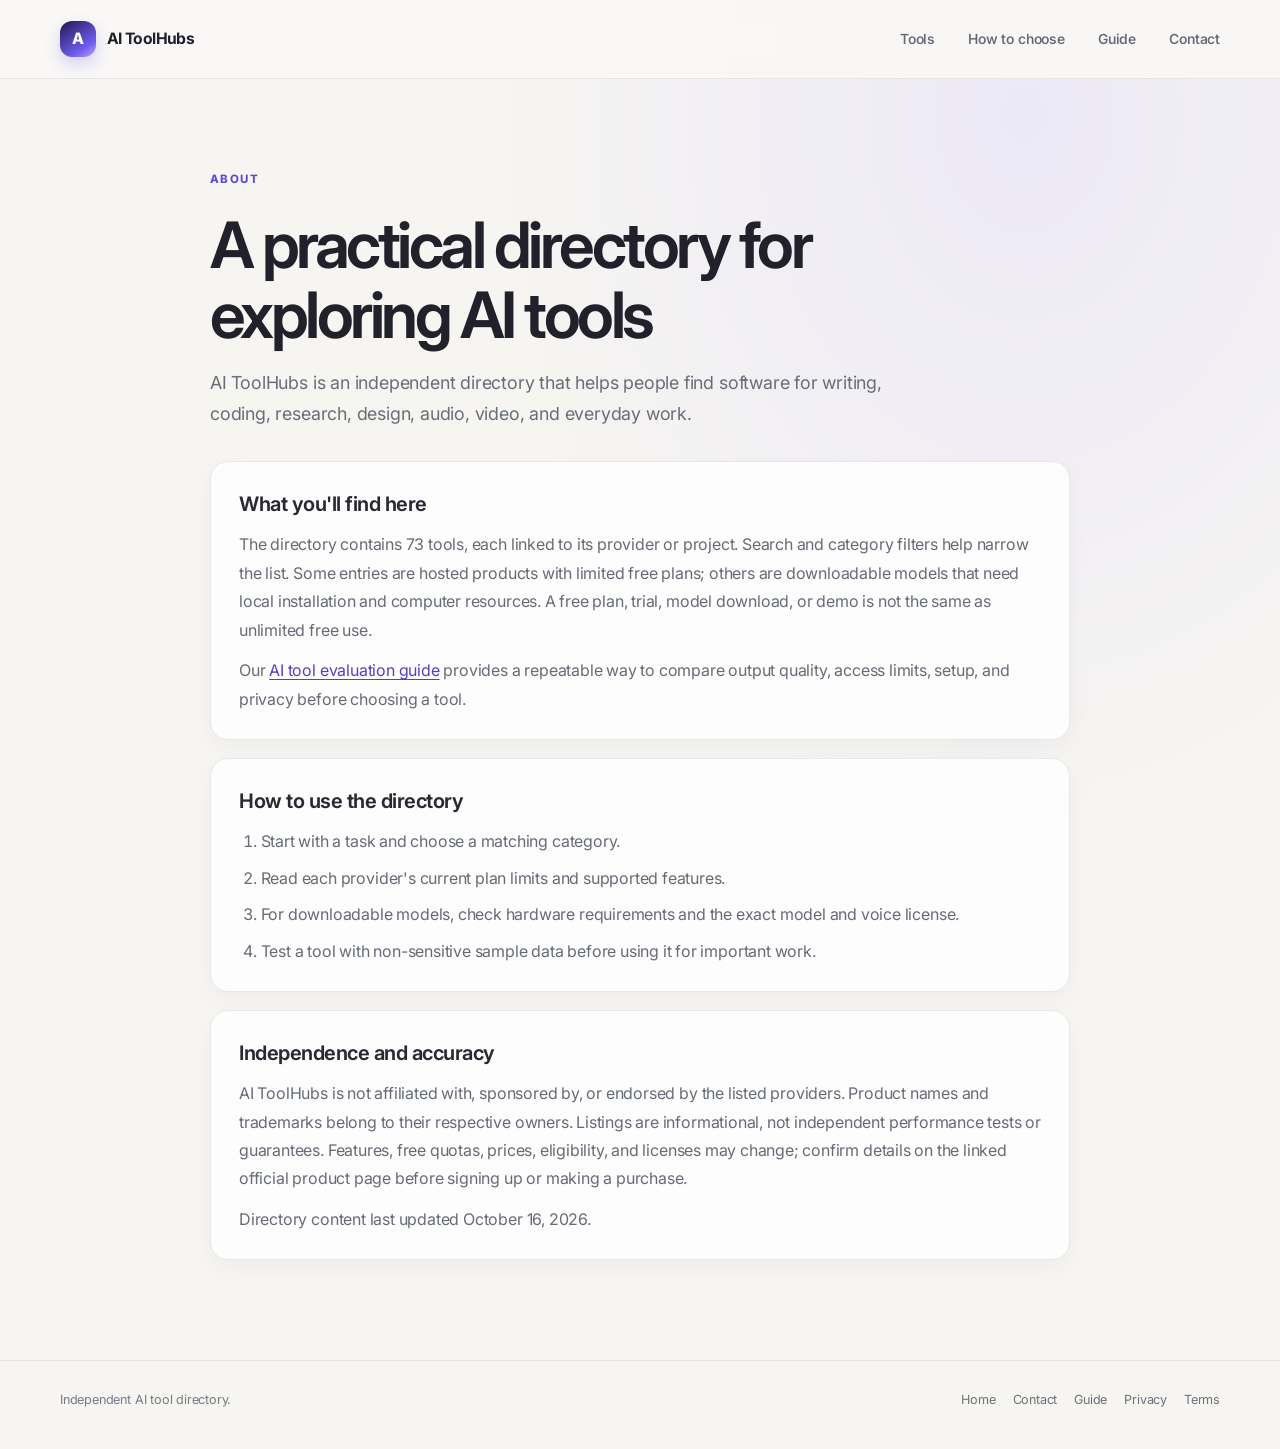
==== about.html @ cb2eaf51 "Add static AI ToolHubs website copy" ====
<!DOCTYPE html>
<html lang="en">
  <head>
    <meta charset="UTF-8" />
    <meta name="viewport" content="width=device-width, initial-scale=1.0" />
    <meta name="description" content="Learn what AI ToolHubs covers, how its directory is organized, and how to evaluate AI tools." />
    <meta name="robots" content="index, follow" />
    <title>About AI ToolHubs</title>
    <link rel="canonical" href="https://ai-toolhubs.netlify.app/about.html" />
    <link rel="preconnect" href="https://fonts.googleapis.com" />
    <link rel="preconnect" href="https://fonts.gstatic.com" crossorigin />
    <link href="https://fonts.googleapis.com/css2?family=Inter:wght@400;500;600;700;800;900&display=swap" rel="stylesheet" />
    <script async src="https://pagead2.googlesyndication.com/pagead/js/adsbygoogle.js?client=ca-pub-6610064645332824" crossorigin="anonymous"></script>
    <link rel="stylesheet" href="styles.css" />
  </head>
  <body class="info-page">
    <header class="site-header">
      <div class="container navbar">
        <a class="logo-wrap" href="index.html" aria-label="AI ToolHubs home">
          <span class="logo-mark">A</span><span>AI ToolHubs</span>
        </a>
        <nav class="main-nav" aria-label="Main navigation">
          <a href="index.html#discover">Tools</a>
          <a href="index.html#categories">How to choose</a>
          <a href="guide.html">Guide</a>
          <a href="contact.html">Contact</a>
        </nav>
      </div>
    </header>
    <main class="container info-main">
      <span class="eyebrow">About</span>
      <h1>A practical directory for exploring AI tools</h1>
      <p class="info-lead">
        AI ToolHubs is an independent directory that helps people find software
        for writing, coding, research, design, audio, video, and everyday work.
      </p>

      <section class="info-card">
        <h2>What you'll find here</h2>
        <p>
          The directory contains 73 tools, each linked to its provider or
          project. Search and category filters help narrow the list. Some
          entries are hosted products with limited free plans; others are
          downloadable models that need local installation and computer
          resources. A free plan, trial, model download, or demo is not the
          same as unlimited free use.
        </p>
        <p>
          Our <a class="text-link" href="guide.html">AI tool evaluation guide</a>
          provides a repeatable way to compare output quality, access limits,
          setup, and privacy before choosing a tool.
        </p>
      </section>

      <section class="info-card">
        <h2>How to use the directory</h2>
        <ol>
          <li>Start with a task and choose a matching category.</li>
          <li>Read each provider's current plan limits and supported features.</li>
          <li>For downloadable models, check hardware requirements and the exact model and voice license.</li>
          <li>Test a tool with non-sensitive sample data before using it for important work.</li>
        </ol>
      </section>

      <section class="info-card">
        <h2>Independence and accuracy</h2>
        <p>
          AI ToolHubs is not affiliated with, sponsored by, or endorsed by the
          listed providers. Product names and trademarks belong to their
          respective owners. Listings are informational, not independent
          performance tests or guarantees. Features, free quotas, prices,
          eligibility, and licenses may change; confirm details on the linked
          official product page before signing up or making a purchase.
        </p>
        <p>Directory content last updated October 16, 2026.</p>
      </section>
    </main>
    <footer class="site-footer">
      <div class="container footer-inner">
        <p>Independent AI tool directory.</p>
        <nav class="footer-links" aria-label="Legal and contact links">
          <a href="index.html">Home</a><a href="contact.html">Contact</a>
          <a href="guide.html">Guide</a>
          <a href="privacy.html">Privacy</a><a href="terms.html">Terms</a>
        </nav>
      </div>
    </footer>
  </body>
</html>
---- styles.css ----
:root {
  --bg: #0b1020;
  --bg-soft: #121a2b;
  --panel: rgba(15, 22, 38, 0.8);
  --panel-strong: #111827;
  --card: #f8f9ff;
  --text: #e6ebff;
  --muted: #9aa7c2;
  --primary: #7c5cff;
  --primary-2: #a78bfa;
  --green: #38d39f;
  --blue: #4ca6ff;
  --orange: #ffb454;
  --pink: #ff75b8;
  --shadow: 0 30px 60px rgba(14, 17, 30, 0.35);
}

* {
  box-sizing: border-box;
  margin: 0;
  padding: 0;
}

html {
  scroll-behavior: smooth;
}

body {
  font-family: "Inter", sans-serif;
  background: linear-gradient(180deg, #08101f 0%, #0e1628 100%);
  color: var(--text);
  line-height: 1.6;
}

a {
  color: inherit;
  text-decoration: none;
}

a:focus-visible,
button:focus-visible,
input:focus-visible {
  outline: 3px solid #b7a8ff;
  outline-offset: 3px;
}

button,
input {
  font: inherit;
}

.container {
  width: min(1180px, calc(100% - 32px));
  margin: 0 auto;
}

.site-header {
  position: sticky;
  top: 0;
  z-index: 20;
  backdrop-filter: blur(18px);
  background: rgba(8, 16, 31, 0.72);
  border-bottom: 1px solid rgba(255, 255, 255, 0.06);
}

.navbar {
  display: flex;
  align-items: center;
  justify-content: space-between;
  min-height: 80px;
}

.logo-wrap {
  display: flex;
  align-items: center;
  gap: 10px;
  font-weight: 700;
}

.logo-mark {
  width: 32px;
  height: 32px;
  display: grid;
  place-items: center;
  border-radius: 10px;
  background: linear-gradient(135deg, var(--primary), var(--primary-2));
  color: #fff;
  font-weight: 800;
}

.main-nav,
.nav-actions,
.hero-actions,
.hero-proof,
.footer-links {
  display: flex;
  align-items: center;
}

.main-nav {
  gap: 26px;
  color: var(--muted);
}

.main-nav a:hover {
  color: var(--text);
}

.nav-actions {
  gap: 12px;
}

.btn {
  border: 0;
  border-radius: 12px;
  padding: 0.9rem 1.35rem;
  font-weight: 600;
  cursor: pointer;
  transition: transform 0.2s ease, opacity 0.2s ease;
}

.btn:hover {
  transform: translateY(-1px);
}

.btn-primary {
  background: linear-gradient(135deg, var(--primary), var(--primary-2));
  color: white;
  box-shadow: 0 18px 34px rgba(124, 92, 255, 0.35);
}

.btn-secondary,
.btn-ghost {
  background: rgba(255, 255, 255, 0.04);
  color: var(--text);
  border: 1px solid rgba(255, 255, 255, 0.08);
}

.full {
  width: 100%;
}

.hero {
  padding: 76px 0 40px;
}

.hero-grid {
  display: grid;
  grid-template-columns: 1.2fr 0.8fr;
  align-items: center;
  gap: 48px;
}

.eyebrow {
  display: inline-block;
  padding: 0.45rem 0.8rem;
  margin-bottom: 18px;
  border-radius: 999px;
  background: rgba(124, 92, 255, 0.12);
  border: 1px solid rgba(167, 139, 250, 0.2);
  color: #d6d1ff;
  font-size: 0.78rem;
  letter-spacing: 0.08em;
  text-transform: uppercase;
  font-weight: 700;
}

.hero-copy h1 {
  font-size: clamp(2.7rem, 4vw, 5rem);
  line-height: 1.02;
  letter-spacing: -0.06em;
  margin-bottom: 18px;
}

.hero-copy p {
  max-width: 610px;
  color: var(--muted);
  font-size: 1.05rem;
}

.hero-actions {
  gap: 16px;
  margin: 28px 0 24px;
}

.hero-proof {
  gap: 30px;
  list-style: none;
  color: var(--muted);
  flex-wrap: wrap;
}

.hero-proof strong {
  display: block;
  color: var(--text);
  font-size: 1.1rem;
  margin-bottom: 4px;
}

.hero-panel {
  position: relative;
  min-height: 520px;
  display: grid;
  place-items: center;
}

.mini-card {
  position: relative;
  width: min(100%, 420px);
  background: rgba(255, 255, 255, 0.04);
  border: 1px solid rgba(255, 255, 255, 0.08);
  border-radius: 28px;
  padding: 30px 26px;
  box-shadow: var(--shadow);
}

.tag {
  display: inline-block;
  padding: 0.38rem 0.7rem;
  border-radius: 999px;
  font-size: 0.7rem;
  font-weight: 700;
  margin-bottom: 12px;
}

.tag.purple {
  background: rgba(124, 92, 255, 0.12);
  color: #d9d1ff;
}

.mini-card h3 {
  font-size: 2.2rem;
  margin-bottom: 10px;
}

.mini-card p {
  color: var(--muted);
  margin-bottom: 18px;
}

.mini-meta {
  display: flex;
  justify-content: space-between;
  align-items: center;
  color: var(--muted);
  font-size: 0.9rem;
}

.floating-card {
  position: absolute;
  display: flex;
  gap: 12px;
  align-items: center;
  background: rgba(17, 25, 40, 0.75);
  border: 1px solid rgba(255, 255, 255, 0.06);
  padding: 16px 18px;
  border-radius: 18px;
  box-shadow: var(--shadow);
}

.floating-card strong {
  display: block;
  font-size: 1.2rem;
}

.floating-card small {
  color: var(--muted);
}

.card-one {
  left: 0;
  bottom: 30px;
}

.card-two {
  right: 12px;
  top: 26px;
}

.dot {
  display: inline-block;
  width: 12px;
  height: 12px;
  border-radius: 50%;
}

.dot.green {
  background: var(--green);
}

.dot.blue {
  background: var(--blue);
}

.visitors {
  padding: 20px 0 0;
}

.visitor-box {
  display: flex;
  align-items: center;
  justify-content: space-between;
  gap: 20px;
  background: linear-gradient(135deg, rgba(124, 92, 255, 0.12), rgba(76, 166, 255, 0.08));
  border: 1px solid rgba(255, 255, 255, 0.08);
  border-radius: 24px;
  padding: 22px 28px;
  box-shadow: 0 18px 36px rgba(9, 12, 20, 0.24);
}

.visitor-stat {
  display: flex;
  align-items: baseline;
  gap: 10px;
  color: var(--text);
}

.visitor-stat span {
  font-size: clamp(2rem, 4vw, 3.2rem);
  font-weight: 800;
  letter-spacing: -0.06em;
}

.visitor-stat small {
  color: var(--muted);
  font-size: 0.9rem;
  text-transform: uppercase;
  letter-spacing: 0.08em;
}

.visitor-box p {
  color: var(--muted);
  font-size: 0.98rem;
}

.visitor-box [role="status"] {
  display: block;
  margin-top: 4px;
  color: var(--muted);
  font-size: 0.82rem;
}

.discover,
.features,
.steps,
.editorial {
  padding: 100px 0;
}

.section-heading {
  margin-bottom: 34px;
}

.section-heading.center {
  text-align: center;
}

.section-heading h2 {
  font-size: clamp(2rem, 3vw, 3rem);
  line-height: 1.1;
  letter-spacing: -0.05em;
}

.catalog-note {
  max-width: 820px;
  margin: -16px 0 26px;
  color: var(--muted);
  font-size: 0.94rem;
}

.toolbar {
  display: flex;
  justify-content: space-between;
  align-items: center;
  gap: 20px;
  flex-wrap: wrap;
  margin-bottom: 28px;
}

.search-box {
  width: min(100%, 420px);
  display: flex;
  align-items: center;
  gap: 10px;
  background: rgba(255, 255, 255, 0.03);
  border: 1px solid rgba(255, 255, 255, 0.08);
  border-radius: 14px;
  padding: 0.9rem 1rem;
}

.search-box svg {
  width: 18px;
  height: 18px;
  fill: var(--muted);
}

.search-box input {
  background: transparent;
  border: 0;
  color: var(--text);
  width: 100%;
  outline: none;
}

.search-box input::placeholder {
  color: var(--muted);
}

.filter-group {
  display: flex;
  align-items: center;
  flex-wrap: wrap;
  gap: 10px;
}

.filter-btn {
  background: rgba(255, 255, 255, 0.03);
  border: 1px solid rgba(255, 255, 255, 0.08);
  color: var(--text);
  border-radius: 999px;
  padding: 0.7rem 1rem;
  cursor: pointer;
  transition: all 0.2s ease;
}

.filter-btn.active {
  background: linear-gradient(135deg, var(--primary), var(--primary-2));
  border-color: transparent;
}

.tool-grid,
.feature-grid,
.steps-grid,
.editorial-grid {
  display: grid;
  gap: 22px;
}

.tool-grid {
  grid-template-columns: repeat(3, minmax(0, 1fr));
}

.tool-card {
  background: rgba(255, 255, 255, 0.03);
  border: 1px solid rgba(255, 255, 255, 0.08);
  border-radius: 24px;
  padding: 24px;
  box-shadow: 0 20px 40px rgba(9, 12, 20, 0.3);
  transition: transform 0.2s ease, border-color 0.2s ease;
}

.tool-card:hover {
  transform: translateY(-4px);
  border-color: rgba(124, 92, 255, 0.35);
}

.tool-card.hidden {
  display: none;
}

.tool-head {
  display: flex;
  align-items: center;
  justify-content: space-between;
  margin-bottom: 18px;
}

.tool-icon {
  width: 44px;
  height: 44px;
  border-radius: 14px;
  display: grid;
  place-items: center;
  font-weight: 800;
}

.tool-icon.purple { background: rgba(124, 92, 255, 0.18); color: #d4c8ff; }
.tool-icon.blue { background: rgba(76, 166, 255, 0.18); color: #caf0ff; }
.tool-icon.orange { background: rgba(255, 180, 84, 0.14); color: #ffdca8; }
.tool-icon.pink { background: rgba(255, 117, 184, 0.14); color: #ffd1ea; }
.tool-icon.green { background: rgba(56, 211, 159, 0.14); color: #b9f0d9; }
.tool-icon.red { background: rgba(255, 94, 94, 0.14); color: #ffc0c0; }

.rating {
  color: #ffd76a;
  font-weight: 700;
  font-size: 0.9rem;
}

.access-badge {
  max-width: 180px;
  padding: 0.4rem 0.65rem;
  border: 1px solid rgba(56, 211, 159, 0.22);
  border-radius: 999px;
  background: rgba(56, 211, 159, 0.09);
  color: #b9f0d9;
  font-size: 0.7rem;
  font-weight: 700;
  line-height: 1.35;
  text-align: right;
}

.tool-card h3 {
  font-size: 1.5rem;
  margin-bottom: 12px;
}

.tool-card p {
  color: var(--muted);
  margin-bottom: 18px;
}

.tool-card ul {
  list-style: none;
  display: grid;
  gap: 8px;
  margin-bottom: 20px;
  color: #dfe7ff;
}

.tool-card li::before {
  content: "•";
  color: var(--primary-2);
  margin-right: 8px;
}

.tool-card a {
  color: #d9d1ff;
  font-weight: 700;
  text-decoration: underline;
  text-underline-offset: 3px;
}

.feature-grid {
  grid-template-columns: repeat(3, minmax(0, 1fr));
}

.feature-box,
.step-card {
  background: rgba(255, 255, 255, 0.03);
  border: 1px solid rgba(255, 255, 255, 0.08);
  border-radius: 24px;
  padding: 28px;
}

.icon-box {
  width: 52px;
  height: 52px;
  border-radius: 16px;
  display: grid;
  place-items: center;
  font-size: 1.4rem;
  margin-bottom: 16px;
}

.icon-box.blue { background: rgba(76, 166, 255, 0.12); }
.icon-box.purple { background: rgba(124, 92, 255, 0.12); }
.icon-box.green { background: rgba(56, 211, 159, 0.12); }

.feature-box h3,
.step-card h3 {
  margin-bottom: 12px;
}

.feature-box p,
.step-card p,
.site-footer p {
  color: var(--muted);
}

.steps-grid {
  grid-template-columns: repeat(3, minmax(0, 1fr));
}

.step-card span {
  display: inline-block;
  font-size: 0.8rem;
  font-weight: 800;
  letter-spacing: 0.12em;
  color: var(--primary-2);
  margin-bottom: 18px;
}

.editorial-grid {
  grid-template-columns: repeat(3, minmax(0, 1fr));
}

.editorial-card {
  background: rgba(255, 255, 255, 0.03);
  border: 1px solid rgba(255, 255, 255, 0.08);
  border-radius: 24px;
  padding: 28px;
}

.editorial-card h3 {
  margin-bottom: 12px;
}

.editorial-card p {
  color: var(--muted);
}

.cta {
  padding-bottom: 100px;
}

.cta-box {
  display: flex;
  align-items: center;
  justify-content: space-between;
  gap: 20px;
  padding: 34px 30px;
  background: linear-gradient(135deg, rgba(124, 92, 255, 0.18), rgba(76, 166, 255, 0.12));
  border: 1px solid rgba(255, 255, 255, 0.08);
  border-radius: 28px;
}

.site-footer {
  padding: 24px 0 42px;
  border-top: 1px solid rgba(255, 255, 255, 0.08);
}

.footer-inner {
  display: flex;
  justify-content: space-between;
  gap: 20px;
  align-items: center;
  flex-wrap: wrap;
}

.footer-links {
  gap: 18px;
  color: var(--muted);
  flex-wrap: wrap;
}

.footer-note {
  margin-top: 18px;
  color: var(--muted);
  font-size: 0.82rem;
}

.info-main {
  max-width: 860px;
  min-height: 68vh;
  padding-top: 72px;
  padding-bottom: 96px;
}

.info-main h1 {
  max-width: 760px;
  margin-bottom: 18px;
  font-size: clamp(2.3rem, 5vw, 4rem);
  line-height: 1.08;
  letter-spacing: -0.055em;
}

.info-lead {
  max-width: 720px;
  margin-bottom: 32px;
  color: var(--muted);
  font-size: 1.12rem;
}

.info-card {
  margin-top: 18px;
  padding: 26px 28px;
  border: 1px solid rgba(255, 255, 255, 0.08);
  border-radius: 20px;
  background: rgba(255, 255, 255, 0.03);
}

.info-card h2 {
  margin-bottom: 10px;
  font-size: 1.25rem;
}

.info-card p,
.info-card li {
  color: var(--muted);
}

.info-card p + p {
  margin-top: 12px;
}

.info-card ol {
  display: grid;
  gap: 8px;
  padding-left: 1.35rem;
}

.guide-table-wrap {
  margin: 18px 0;
  overflow-x: auto;
}

.guide-table-wrap table {
  width: 100%;
  min-width: 620px;
  border-collapse: collapse;
  color: var(--muted);
  font-size: 0.92rem;
}

.guide-table-wrap th,
.guide-table-wrap td {
  border-bottom: 1px solid rgba(255, 255, 255, 0.1);
  padding: 12px;
  text-align: left;
  vertical-align: top;
}

.guide-table-wrap thead th {
  color: var(--text);
}

.guide-table-wrap tbody th {
  color: #d9d1ff;
}

.text-link {
  color: #d9d1ff;
  text-decoration: underline;
  text-underline-offset: 3px;
}

@media (max-width: 980px) {
  .hero-grid,
  .tool-grid,
  .feature-grid,
  .steps-grid,
  .editorial-grid {
    grid-template-columns: 1fr 1fr;
  }

  .hero-grid {
    grid-template-columns: 1fr;
  }

  .navbar {
    flex-wrap: wrap;
    padding: 18px 0;
    justify-content: center;
    gap: 16px;
  }

  .main-nav {
    order: 3;
    width: 100%;
    justify-content: center;
    flex-wrap: wrap;
  }
}

@media (max-width: 640px) {
  .tool-grid,
  .feature-grid,
  .steps-grid,
  .editorial-grid {
    grid-template-columns: 1fr;
  }

  .main-nav,
  .nav-actions,
  .hero-actions,
  .footer-inner,
  .cta-box,
  .toolbar,
  .visitor-box {
    flex-direction: column;
    align-items: stretch;
  }

  .btn,
  .filter-btn {
    width: 100%;
  }

  .hero {
    padding-top: 48px;
  }

  .site-header {
    position: static;
  }
}

/* Premium editorial refresh */
:root {
  --bg: #f6f5f1;
  --bg-soft: #eeede8;
  --panel: #ffffff;
  --panel-strong: #ffffff;
  --card: #ffffff;
  --text: #171a22;
  --muted: #686d78;
  --primary: #5d4be8;
  --primary-2: #8a7af5;
  --green: #168b69;
  --blue: #3879d9;
  --orange: #c47b26;
  --pink: #ca5b93;
  --shadow: 0 24px 70px rgba(30, 31, 47, 0.1);
}

html {
  scroll-padding-top: 110px;
}

body {
  background:
    radial-gradient(ellipse at 80% 8%, rgba(222, 216, 255, 0.42), transparent 34rem),
    #f6f5f1;
  color: var(--text);
  font-family: "Inter", "Segoe UI", sans-serif;
  letter-spacing: -0.012em;
}

::selection {
  background: #dcd6ff;
  color: #241b62;
}

.container {
  width: min(1160px, calc(100% - 48px));
}

.site-header {
  position: sticky;
  background: rgba(250, 249, 246, 0.88);
  border-bottom-color: rgba(28, 30, 42, 0.08);
  backdrop-filter: blur(20px);
}

.navbar {
  min-height: 78px;
  gap: 24px;
}

.logo-wrap {
  flex-shrink: 0;
  gap: 11px;
  color: #20212c;
  font-size: 0.98rem;
  letter-spacing: -0.04em;
}

.logo-mark {
  width: 36px;
  height: 36px;
  border-radius: 12px;
  background: linear-gradient(145deg, #20184f, #705cf0 72%, #b8a8ff);
  box-shadow: 0 7px 16px rgba(93, 75, 232, 0.23);
}

.main-nav {
  gap: clamp(17px, 2.6vw, 34px);
  color: #656976;
  font-size: 0.87rem;
  font-weight: 550;
}

.main-nav a,
.footer-links a {
  transition: color 160ms ease;
}

.main-nav a:hover,
.footer-links a:hover {
  color: var(--primary);
}

.btn {
  border-radius: 13px;
  padding: 0.85rem 1.2rem;
  font-size: 0.88rem;
  font-weight: 650;
  transition: transform 180ms ease, box-shadow 180ms ease, background 180ms ease;
}

.btn-primary {
  background: #5745de;
  box-shadow: 0 9px 22px rgba(87, 69, 222, 0.2);
}

.btn-primary:hover {
  background: #4938cc;
  box-shadow: 0 12px 26px rgba(87, 69, 222, 0.27);
}

.btn-secondary,
.btn-ghost {
  background: rgba(255, 255, 255, 0.72);
  color: #282a34;
  border-color: rgba(34, 35, 48, 0.12);
}

.hero {
  position: relative;
  overflow: hidden;
  padding: clamp(62px, 8vw, 112px) 0 68px;
}

.hero::before {
  position: absolute;
  top: 30px;
  right: max(-100px, calc((100vw - 1500px) / 2));
  width: min(55vw, 720px);
  aspect-ratio: 1;
  border: 1px solid rgba(113, 95, 223, 0.1);
  border-radius: 50%;
  background: radial-gradient(circle at 50% 50%, rgba(227, 222, 255, 0.5), rgba(239, 236, 252, 0.18) 47%, transparent 70%);
  content: "";
  pointer-events: none;
}

.hero::after {
  position: absolute;
  top: 14%;
  right: 12%;
  width: 90px;
  height: 90px;
  border: 1px solid rgba(113, 95, 223, 0.16);
  border-radius: 28px;
  content: "";
  transform: rotate(24deg);
  pointer-events: none;
}

.hero-grid {
  position: relative;
  z-index: 1;
  grid-template-columns: minmax(0, 1.08fr) minmax(360px, 0.92fr);
  gap: clamp(36px, 6vw, 90px);
}

.hero-copy {
  padding: 18px 0;
}

.eyebrow {
  padding: 0;
  margin-bottom: 22px;
  border: 0;
  border-radius: 0;
  background: none;
  color: #5b49d9;
  font-size: 0.72rem;
  letter-spacing: 0.13em;
  font-weight: 750;
}

.hero-copy h1 {
  max-width: 700px;
  margin-bottom: 22px;
  font-size: clamp(3.35rem, 6.3vw, 6rem);
  font-weight: 650;
  line-height: 0.98;
  letter-spacing: -0.082em;
}

.hero-copy h1 span {
  color: #6b58e8;
}

.hero-copy p {
  max-width: 520px;
  color: #686d78;
  font-size: clamp(1.02rem, 1.35vw, 1.14rem);
  line-height: 1.75;
}

.hero-actions {
  gap: 12px;
  margin: 32px 0 32px;
}

.hero-proof {
  gap: 0;
  color: #757985;
  font-size: 0.81rem;
}

.hero-proof li {
  padding: 0 18px;
  border-left: 1px solid rgba(37, 39, 53, 0.12);
}

.hero-proof li:first-child {
  padding-left: 0;
  border-left: 0;
}

.hero-proof strong {
  margin-bottom: 2px;
  color: #262832;
  font-size: 0.95rem;
  font-weight: 680;
}

.hero-panel {
  min-height: 450px;
  isolation: isolate;
}

.hero-panel::before {
  position: absolute;
  z-index: -1;
  width: min(100%, 430px);
  height: 360px;
  border: 1px solid rgba(110, 95, 213, 0.13);
  border-radius: 46% 54% 60% 40% / 48% 42% 58% 52%;
  background:
    radial-gradient(ellipse at 50% 48%, rgba(224, 220, 255, 0.72), rgba(239, 236, 253, 0.48) 56%, rgba(239, 236, 253, 0.06) 72%);
  content: "";
  transform: rotate(-11deg);
}

.mini-card {
  width: min(100%, 400px);
  padding: 38px;
  border: 1px solid rgba(255, 255, 255, 0.86);
  border-radius: 26px;
  background: rgba(255, 255, 255, 0.88);
  box-shadow: 0 30px 80px rgba(42, 38, 81, 0.13), 0 3px 10px rgba(42, 38, 81, 0.04);
  backdrop-filter: blur(18px);
  transform: rotate(-2deg);
}

.tag {
  padding: 0;
  margin-bottom: 30px;
  border-radius: 0;
  background: transparent;
  color: #6554d8;
  font-size: 0.69rem;
  letter-spacing: 0.12em;
  text-transform: uppercase;
}

.tag.purple {
  background: transparent;
  color: #6554d8;
}

.mini-card h3 {
  margin-bottom: 14px;
  color: #20212a;
  font-size: clamp(2.15rem, 3vw, 2.8rem);
  line-height: 1.05;
  letter-spacing: -0.065em;
}

.mini-card p {
  max-width: 280px;
  color: #777b86;
  line-height: 1.7;
}

.mini-meta {
  justify-content: flex-start;
  padding-top: 18px;
  border-top: 1px solid #eeedf2;
  color: #5146ab;
  font-size: 0.83rem;
  font-weight: 600;
}

.floating-card {
  padding: 15px 18px;
  border: 1px solid rgba(255, 255, 255, 0.94);
  border-radius: 16px;
  background: rgba(255, 255, 255, 0.94);
  box-shadow: 0 16px 42px rgba(35, 34, 55, 0.12);
}

.floating-card strong {
  color: #272832;
  font-size: 0.88rem;
  line-height: 1.4;
}

.floating-card small {
  display: block;
  margin-top: 2px;
  color: #777b86;
  font-size: 0.73rem;
}

.card-one {
  left: -8px;
  bottom: 22px;
}

.card-two {
  right: -14px;
  top: 27px;
}

.dot {
  width: 10px;
  height: 10px;
  flex: 0 0 auto;
}

.dot.green {
  background: #22a77b;
  box-shadow: 0 0 0 5px rgba(34, 167, 123, 0.11);
}

.dot.blue {
  background: #6d5ce7;
  box-shadow: 0 0 0 5px rgba(109, 92, 231, 0.1);
}

.visitors {
  padding: 0;
}

.visitor-box {
  justify-content: flex-start;
  gap: 26px;
  padding: 18px 26px;
  border: 1px solid rgba(49, 48, 65, 0.09);
  border-radius: 18px;
  background: rgba(255, 255, 255, 0.68);
  box-shadow: 0 8px 26px rgba(34, 34, 48, 0.035);
}

.visitor-stat {
  gap: 8px;
  padding-right: 24px;
  border-right: 1px solid rgba(49, 48, 65, 0.11);
  color: #292a33;
}

.visitor-stat span {
  font-size: 1.7rem;
  letter-spacing: -0.06em;
}

.visitor-stat small {
  color: #777b86;
  font-size: 0.69rem;
}

.visitor-box p {
  color: #333540;
  font-size: 0.86rem;
  font-weight: 620;
}

.visitor-box [role="status"] {
  color: #858995;
  font-size: 0.74rem;
}

.discover,
.features,
.steps,
.editorial {
  padding: clamp(72px, 9vw, 118px) 0;
}

.discover {
  padding-bottom: 78px;
}

.section-heading {
  margin-bottom: 18px;
}

.section-heading .eyebrow {
  margin-bottom: 16px;
}

.section-heading h2 {
  max-width: 780px;
  font-size: clamp(2.15rem, 4.3vw, 3.8rem);
  font-weight: 620;
  line-height: 1.04;
  letter-spacing: -0.07em;
}

.section-intro {
  margin: 12px 0 26px;
  color: #727681;
  font-size: 0.98rem;
}

.catalog-note {
  max-width: 760px;
  margin: 0 0 30px;
  color: #727681;
  font-size: 0.89rem;
  line-height: 1.75;
}

.toolbar {
  align-items: flex-start;
  margin-bottom: 28px;
  padding: 18px;
  border: 1px solid rgba(45, 46, 58, 0.08);
  border-radius: 20px;
  background: rgba(255, 255, 255, 0.72);
  box-shadow: 0 9px 28px rgba(36, 36, 52, 0.035);
}

.search-box {
  width: min(100%, 350px);
  min-height: 48px;
  border: 1px solid #e6e5ec;
  border-radius: 12px;
  background: #fff;
  padding: 0.75rem 0.9rem;
}

.search-box svg {
  fill: #8d8e9c;
}

.search-box input {
  color: #292a33;
  font-size: 0.86rem;
}

.search-box input::placeholder {
  color: #9294a0;
}

.filter-group {
  gap: 8px;
}

.filter-btn {
  min-height: 40px;
  padding: 0.58rem 0.92rem;
  border-color: #e8e7ed;
  background: #fff;
  color: #5c606b;
  font-size: 0.78rem;
  font-weight: 560;
}

.filter-btn:hover {
  border-color: #c9c2f7;
  background: #f7f5ff;
  color: #4c3bc7;
}

.filter-btn.active {
  border-color: #5948de;
  background: #5948de;
  color: #fff;
  box-shadow: 0 5px 12px rgba(89, 72, 222, 0.18);
}

.tool-grid {
  grid-template-columns: repeat(3, minmax(0, 1fr));
  gap: 16px;
}

.tool-card {
  display: flex;
  flex-direction: column;
  min-height: 300px;
  padding: 23px;
  border: 1px solid #e9e8ed;
  border-radius: 18px;
  background: rgba(255, 255, 255, 0.9);
  box-shadow: 0 8px 24px rgba(32, 32, 47, 0.035);
  transition: transform 200ms ease, border-color 200ms ease, box-shadow 200ms ease;
}

.tool-card:hover {
  transform: translateY(-4px);
  border-color: #d3ccfa;
  box-shadow: 0 17px 38px rgba(32, 32, 47, 0.09);
}

.tool-head {
  margin-bottom: 19px;
}

.tool-icon {
  width: 42px;
  height: 42px;
  border: 1px solid rgba(31, 32, 44, 0.04);
  border-radius: 13px;
  font-size: 0.94rem;
}

.tool-icon.purple { background: #eeeaff; color: #5d49d5; }
.tool-icon.blue { background: #e8f2ff; color: #3473c7; }
.tool-icon.orange { background: #fff1df; color: #ae6c1e; }
.tool-icon.pink { background: #ffedf5; color: #bd4b82; }
.tool-icon.green { background: #e4f7ef; color: #16845f; }
.tool-icon.red { background: #ffebea; color: #c3443d; }

.rating {
  color: #777b86;
  font-size: 0.7rem;
  font-weight: 620;
}

.access-badge {
  max-width: 175px;
  padding: 0.38rem 0.6rem;
  border-color: #d8eee4;
  background: #eff8f3;
  color: #287454;
  font-size: 0.65rem;
}

.tool-card h3 {
  margin-bottom: 8px;
  color: #22242d;
  font-size: 1.15rem;
  font-weight: 650;
  letter-spacing: -0.035em;
}

.tool-card p {
  margin-bottom: 14px;
  color: #707580;
  font-size: 0.83rem;
  line-height: 1.65;
}

.tool-card ul {
  gap: 6px;
  margin-bottom: 20px;
  color: #50545f;
  font-size: 0.77rem;
}

.tool-card li::before {
  color: #7665e6;
}

.tool-card > a {
  display: inline-flex;
  align-items: center;
  gap: 7px;
  width: fit-content;
  margin-top: auto;
  padding: 0.62rem 0.83rem;
  border: 1px solid #e7e4f7;
  border-radius: 10px;
  background: #f7f6fc;
  color: #5142c0;
  font-size: 0.77rem;
  font-weight: 650;
  text-decoration: none;
  transition: background 160ms ease, border-color 160ms ease;
}

.tool-card > a::after {
  content: "↗";
  font-size: 0.86rem;
}

.tool-card > a:hover {
  border-color: #c9c1f5;
  background: #efedff;
}

.features {
  background: #eeedf6;
}

.feature-box,
.step-card,
.editorial-card {
  border: 1px solid rgba(48, 45, 76, 0.09);
  border-radius: 20px;
  background: rgba(255, 255, 255, 0.82);
  box-shadow: 0 9px 30px rgba(43, 40, 72, 0.045);
}

.feature-box h3,
.step-card h3,
.editorial-card h3 {
  color: #242530;
  font-size: 1.08rem;
  font-weight: 640;
  letter-spacing: -0.03em;
}

.feature-box p,
.step-card p,
.editorial-card p {
  color: #70737f;
  font-size: 0.87rem;
  line-height: 1.75;
}

.icon-box {
  width: 46px;
  height: 46px;
  border-radius: 14px;
  color: #5746d2;
  font-size: 0.83rem;
  font-weight: 700;
}

.icon-box.blue { background: #e8f1ff; }
.icon-box.purple { background: #efebff; }
.icon-box.green { background: #e4f5ed; }

.steps {
  background: #f6f5f1;
}

.step-card {
  padding: 28px;
}

.step-card span {
  color: #6654df;
}

.editorial {
  background: #f0eff6;
}

.editorial-card {
  padding: 27px;
}

.cta {
  padding: 78px 0 88px;
}

.cta-box {
  position: relative;
  overflow: hidden;
  padding: clamp(30px, 5vw, 54px);
  border: 1px solid rgba(73, 58, 193, 0.12);
  border-radius: 24px;
  background:
    radial-gradient(circle at 82% 10%, rgba(208, 200, 255, 0.6), transparent 19rem),
    #ebe8fb;
}

.cta-box .eyebrow {
  margin-bottom: 12px;
}

.cta-box h2 {
  max-width: 600px;
  color: #242332;
  font-size: clamp(1.7rem, 3.2vw, 2.6rem);
  line-height: 1.13;
  letter-spacing: -0.06em;
}

.site-footer {
  padding: 29px 0 38px;
  border-top-color: rgba(35, 36, 48, 0.09);
  background: #f6f5f1;
}

.site-footer .logo-wrap {
  margin-bottom: 9px;
}

.site-footer p {
  color: #777b86;
  font-size: 0.79rem;
}

.footer-links {
  gap: 17px;
  color: #6d717b;
  font-size: 0.79rem;
}

.footer-note {
  color: #858893;
}

.info-main {
  padding-top: clamp(52px, 8vw, 86px);
  padding-bottom: 100px;
}

.info-main h1 {
  color: #20212a;
  font-size: clamp(2.55rem, 5vw, 4.3rem);
  font-weight: 630;
}

.info-lead {
  color: #696d78;
  line-height: 1.75;
}

.info-card {
  border-color: #e8e7ec;
  border-radius: 18px;
  background: rgba(255, 255, 255, 0.85);
  box-shadow: 0 8px 22px rgba(32, 32, 47, 0.035);
}

.info-card h2 {
  color: #282a33;
  font-weight: 640;
  letter-spacing: -0.025em;
}

.info-card p,
.info-card li {
  color: #666b76;
  line-height: 1.78;
}

.guide-table-wrap th,
.guide-table-wrap td {
  border-bottom-color: #e6e5eb;
}

.guide-table-wrap thead th {
  color: #282a33;
}

.guide-table-wrap tbody th,
.text-link {
  color: #5142c0;
}

.footer-links a:focus-visible,
.main-nav a:focus-visible,
.tool-card > a:focus-visible {
  border-radius: 4px;
  outline: 3px solid rgba(93, 75, 232, 0.45);
  outline-offset: 4px;
}

@media (max-width: 980px) {
  .navbar {
    justify-content: space-between;
    gap: 14px;
  }

  .hero-grid {
    grid-template-columns: minmax(0, 1fr) minmax(300px, 0.85fr);
    gap: 34px;
  }

  .hero-panel {
    min-height: 390px;
  }

  .tool-grid {
    grid-template-columns: repeat(2, minmax(0, 1fr));
  }

  .main-nav {
    order: initial;
    width: auto;
    justify-content: center;
  }
}

@media (max-width: 700px) {
  .container {
    width: min(100% - 36px, 560px);
  }

  .navbar {
    display: grid;
    grid-template-columns: minmax(0, 1fr) auto;
    padding: 13px 0 10px;
    gap: 8px 12px;
  }

  .main-nav {
    grid-column: 1 / -1;
    grid-row: 2;
    order: initial;
    width: 100%;
    justify-content: flex-start;
    flex-direction: row;
    align-items: center;
    flex-wrap: nowrap;
    gap: 23px;
    overflow-x: auto;
    padding: 5px 0 7px;
    scrollbar-width: none;
  }

  .main-nav::-webkit-scrollbar {
    display: none;
  }

  .main-nav a {
    flex: 0 0 auto;
    font-size: 0.78rem;
  }

  .nav-actions {
    grid-column: 2;
    grid-row: 1;
    display: block;
    width: max-content;
    justify-self: end;
  }

  .nav-actions .btn {
    width: auto;
    padding: 0.63rem 0.83rem;
    font-size: 0.76rem;
  }

  .hero {
    padding: 56px 0 42px;
  }

  .hero::before {
    top: 280px;
    right: -180px;
    width: 520px;
  }

  .hero::after {
    top: 47%;
    right: 6%;
    width: 60px;
    height: 60px;
    border-radius: 18px;
  }

  .hero-grid {
    grid-template-columns: 1fr;
    gap: 14px;
  }

  .hero-copy {
    padding: 0;
  }

  .hero-copy h1 {
    font-size: clamp(3.1rem, 13.5vw, 4.7rem);
  }

  .hero-copy p {
    font-size: 0.98rem;
  }

  .hero-actions {
    flex-direction: row;
    align-items: center;
    gap: 10px;
    margin: 25px 0;
  }

  .hero-actions .btn {
    width: auto;
    padding: 0.8rem 1rem;
    font-size: 0.8rem;
  }

  .hero-proof {
    align-items: flex-start;
    gap: 11px 0;
  }

  .hero-proof li {
    padding: 0 11px;
    font-size: 0.68rem;
  }

  .hero-proof strong {
    font-size: 0.82rem;
  }

  .hero-panel {
    min-height: 335px;
    margin: 8px 0 0;
  }

  .hero-panel::before {
    width: 90%;
    height: 275px;
  }

  .mini-card {
    width: min(88%, 370px);
    padding: 28px;
  }

  .tag {
    margin-bottom: 20px;
  }

  .mini-card h3 {
    font-size: 2.15rem;
  }

  .card-one {
    left: -1px;
    bottom: 0;
  }

  .card-two {
    top: 7px;
    right: 0;
  }

  .floating-card {
    gap: 9px;
    padding: 11px 12px;
  }

  .floating-card strong {
    font-size: 0.75rem;
  }

  .floating-card small {
    font-size: 0.65rem;
  }

  .visitor-box {
    flex-direction: row;
    align-items: center;
    gap: 14px;
    padding: 15px 17px;
  }

  .visitor-stat {
    padding-right: 15px;
  }

  .visitor-stat span {
    font-size: 1.5rem;
  }

  .visitor-box p {
    font-size: 0.78rem;
  }

  .visitor-box [role="status"] {
    font-size: 0.68rem;
  }

  .discover,
  .features,
  .steps,
  .editorial {
    padding: 72px 0;
  }

  .section-heading h2 {
    font-size: clamp(2.1rem, 9vw, 3.1rem);
  }

  .toolbar {
    padding: 13px;
  }

  .search-box {
    width: 100%;
  }

  .filter-group {
    flex-wrap: nowrap;
    width: calc(100vw - 62px);
    overflow-x: auto;
    padding: 2px 1px 7px;
    scrollbar-width: thin;
  }

  .filter-btn {
    flex: 0 0 auto;
    width: auto;
  }

  .tool-grid,
  .feature-grid,
  .steps-grid,
  .editorial-grid {
    grid-template-columns: 1fr;
    gap: 13px;
  }

  .tool-card {
    min-height: 0;
    padding: 20px;
  }

  .feature-box,
  .step-card,
  .editorial-card {
    padding: 22px;
  }

  .cta {
    padding: 62px 0 68px;
  }

  .cta-box {
    align-items: flex-start;
    flex-direction: column;
    padding: 28px 23px;
  }

  .cta-box .btn {
    width: auto;
  }

  .footer-inner {
    align-items: flex-start;
    flex-direction: column;
  }

  .footer-links {
    gap: 12px 18px;
  }

  .info-main {
    min-height: 65vh;
    padding-top: 48px;
    padding-bottom: 66px;
  }

  .info-main h1 {
    font-size: clamp(2.35rem, 11vw, 3.5rem);
  }

  .info-card {
    padding: 21px;
  }
}

@media (prefers-reduced-motion: reduce) {
  html {
    scroll-behavior: auto;
  }

  *,
  *::before,
  *::after {
    transition-duration: 0.01ms !important;
  }
}
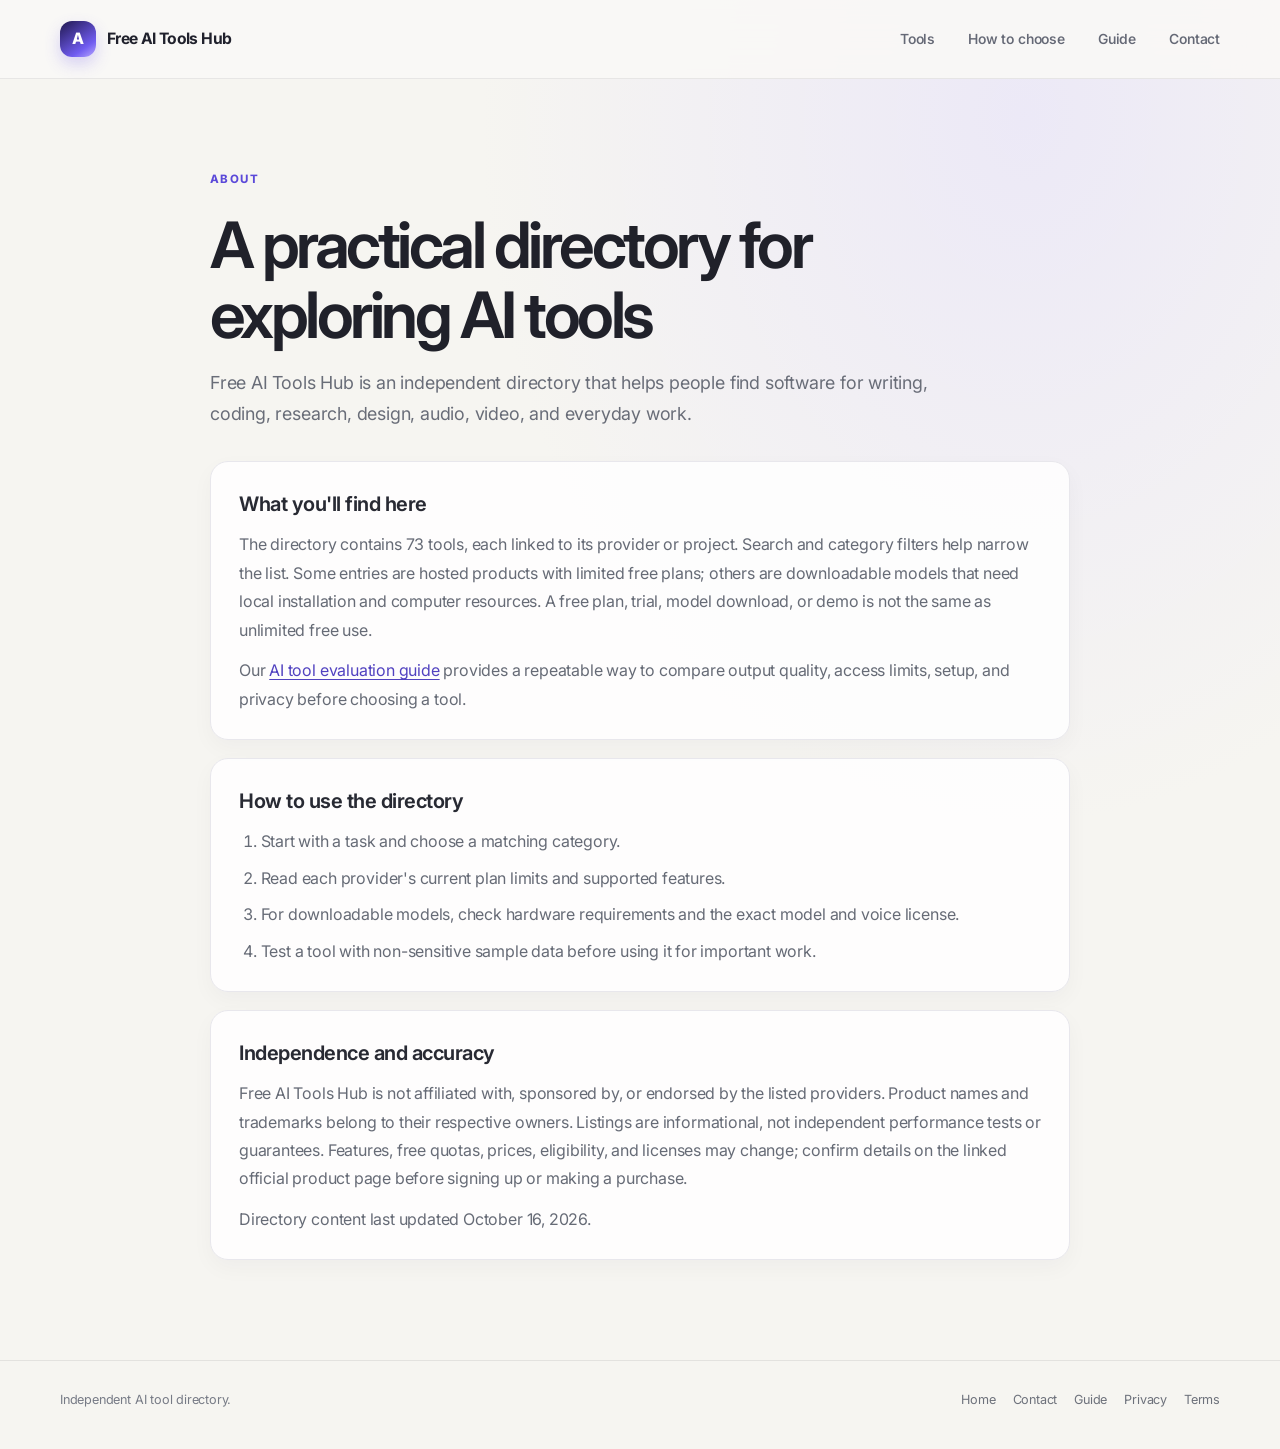
==== commit 2097b003: "Apply Free AI Tools Hub name and site URL" ====
--- a/about.html
+++ b/about.html
@@ -3,10 +3,10 @@
   <head>
     <meta charset="UTF-8" />
     <meta name="viewport" content="width=device-width, initial-scale=1.0" />
-    <meta name="description" content="Learn what AI ToolHubs covers, how its directory is organized, and how to evaluate AI tools." />
+    <meta name="description" content="Learn what Free AI Tools Hub covers, how its directory is organized, and how to evaluate AI tools." />
     <meta name="robots" content="index, follow" />
-    <title>About AI ToolHubs</title>
-    <link rel="canonical" href="https://ai-toolhubs.netlify.app/about.html" />
+    <title>About Free AI Tools Hub</title>
+    <link rel="canonical" href="https://darkliger51214.github.io/free-ai-tools-hub/about.html" />
     <link rel="preconnect" href="https://fonts.googleapis.com" />
     <link rel="preconnect" href="https://fonts.gstatic.com" crossorigin />
     <link href="https://fonts.googleapis.com/css2?family=Inter:wght@400;500;600;700;800;900&display=swap" rel="stylesheet" />
@@ -16,8 +16,8 @@
   <body class="info-page">
     <header class="site-header">
       <div class="container navbar">
-        <a class="logo-wrap" href="index.html" aria-label="AI ToolHubs home">
-          <span class="logo-mark">A</span><span>AI ToolHubs</span>
+        <a class="logo-wrap" href="index.html" aria-label="Free AI Tools Hub home">
+          <span class="logo-mark">A</span><span>Free AI Tools Hub</span>
         </a>
         <nav class="main-nav" aria-label="Main navigation">
           <a href="index.html#discover">Tools</a>
@@ -31,7 +31,7 @@
       <span class="eyebrow">About</span>
       <h1>A practical directory for exploring AI tools</h1>
       <p class="info-lead">
-        AI ToolHubs is an independent directory that helps people find software
+        Free AI Tools Hub is an independent directory that helps people find software
         for writing, coding, research, design, audio, video, and everyday work.
       </p>
 
@@ -65,7 +65,7 @@
       <section class="info-card">
         <h2>Independence and accuracy</h2>
         <p>
-          AI ToolHubs is not affiliated with, sponsored by, or endorsed by the
+          Free AI Tools Hub is not affiliated with, sponsored by, or endorsed by the
           listed providers. Product names and trademarks belong to their
           respective owners. Listings are informational, not independent
           performance tests or guarantees. Features, free quotas, prices,
